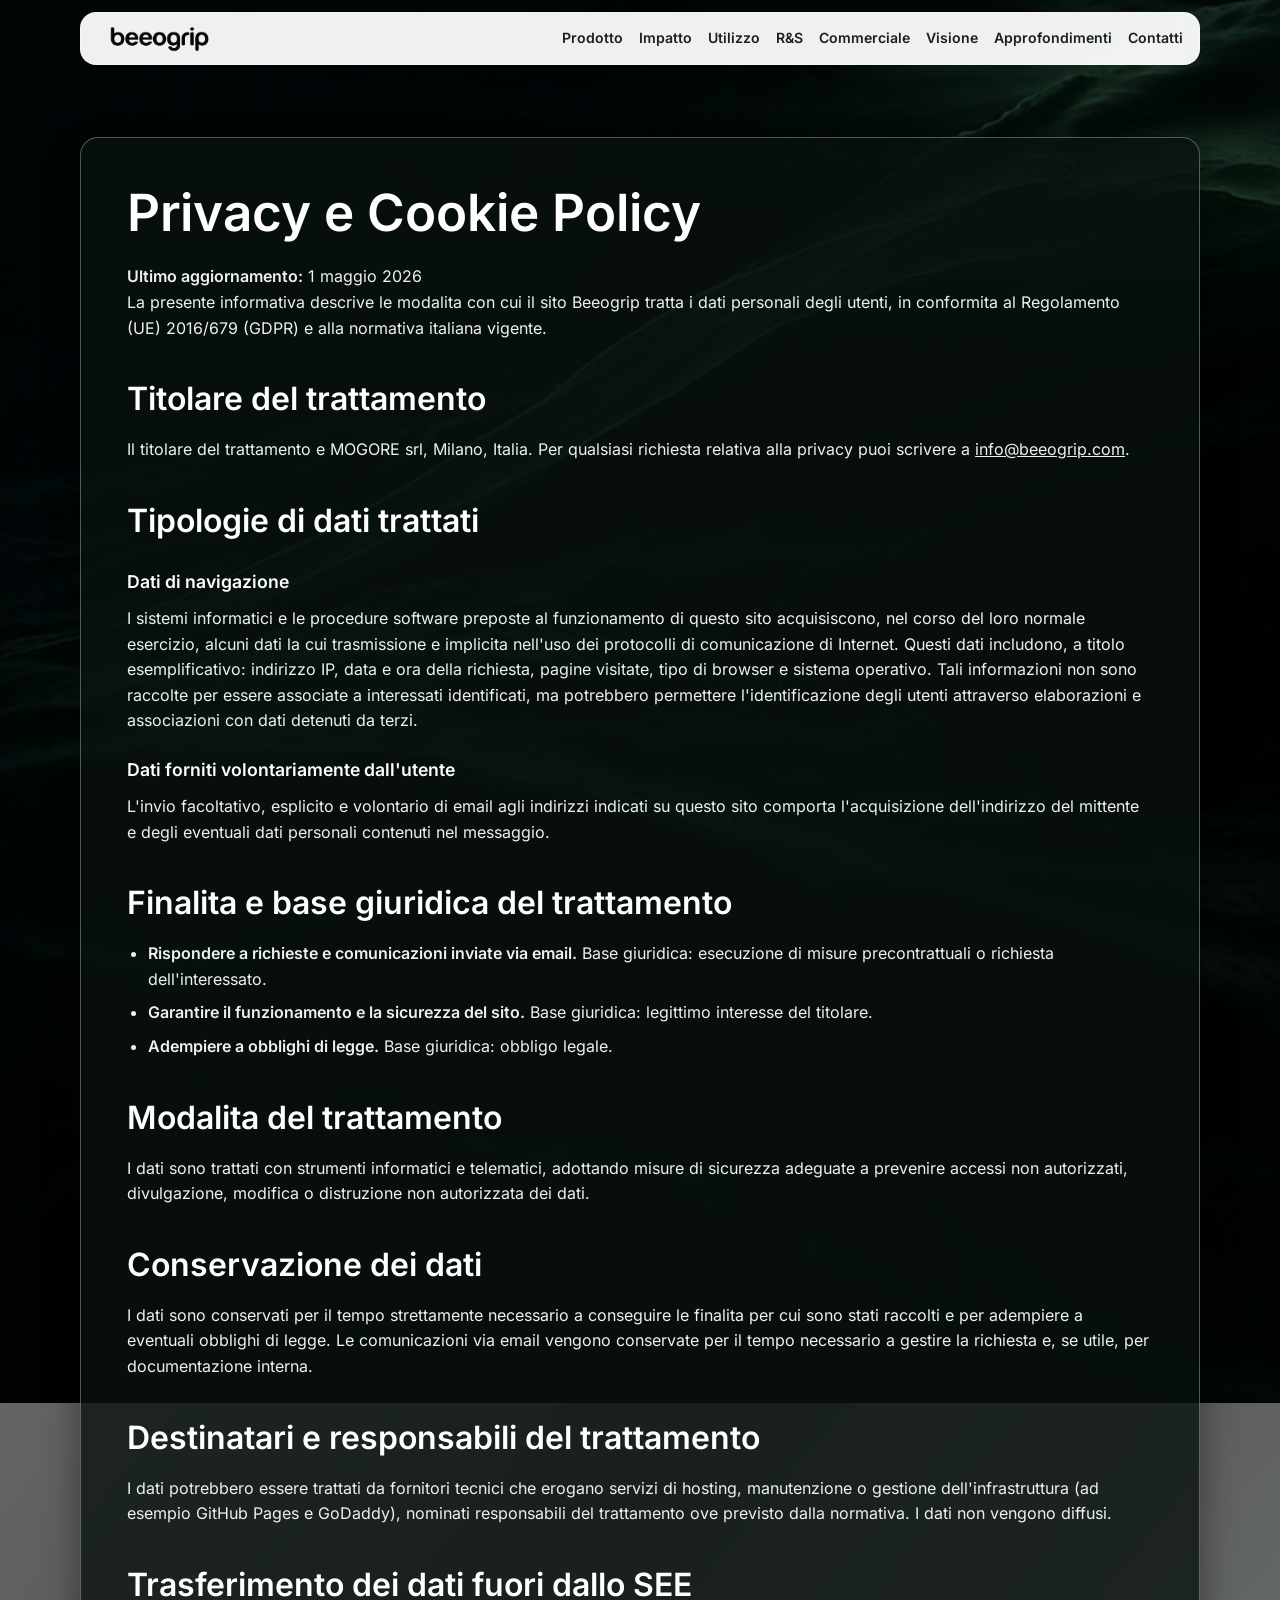
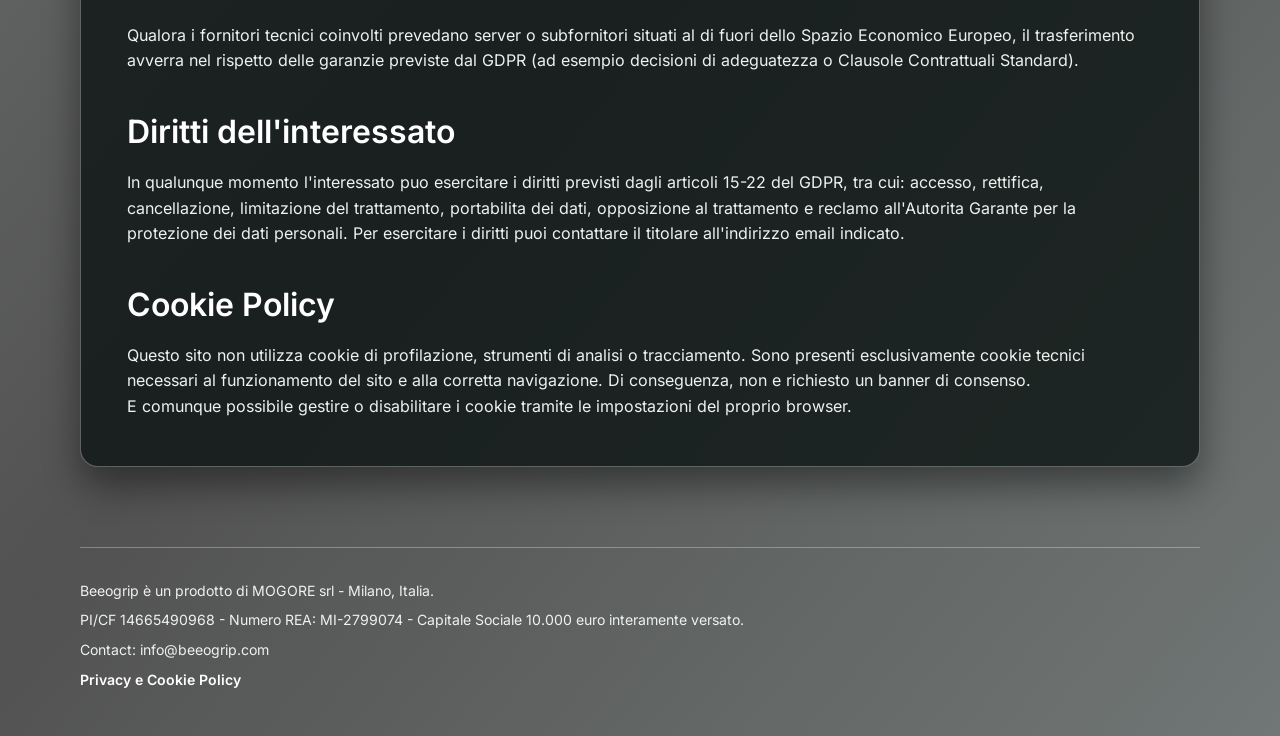
==== privacy-cookie.html @ adbec1e3 "cookie policy and locally stored fonts to avoid cookie banner" ====
<!DOCTYPE html>
<html lang="it">
<head>
    <meta charset="UTF-8">
    <meta name="viewport" content="width=device-width, initial-scale=1.0">
    <title>Beeogrip | Privacy e Cookie Policy</title>
    <meta
        name="description"
        content="Privacy e Cookie Policy del sito Beeogrip."
    >
    <link rel="icon" type="image/png" sizes="225x225" href="assets/images/logo-for-icon-square.png">
    <link rel="shortcut icon" type="image/png" href="assets/images/logo-for-icon-square.png">
    <link rel="apple-touch-icon" href="assets/images/logo-for-icon-square.png">
    <link rel="stylesheet" href="assets/css/styles.css">
</head>
<body>
    <header class="site-header" id="site-header">
        <a class="brand" href="index.html" aria-label="Torna alla home">
            <img class="brand-logo" src="assets/images/logo-v1.png" alt="Beeogrip">
        </a>

        <button
            class="menu-toggle"
            id="menu-toggle"
            type="button"
            aria-expanded="false"
            aria-controls="site-nav"
            aria-label="Apri o chiudi il menu"
        >
            Menu
        </button>

        <nav class="site-nav" id="site-nav" aria-label="Navigazione principale">
            <a href="index.html#prodotto">Prodotto</a>
            <a href="index.html#impatto">Impatto</a>
            <a href="index.html#utilizzo">Utilizzo</a>
            <a href="index.html#ricerca-sviluppo">R&amp;S</a>
            <a href="index.html#commerciale">Commerciale</a>
            <a href="index.html#visione">Visione</a>
            <a href="index.html#approfondimenti">Approfondimenti</a>
            <a href="index.html#contatti">Contatti</a>
        </nav>
    </header>

    <main class="legal-page">
        <section class="legal-content">
            <h1>Privacy e Cookie Policy</h1>
            <p><strong>Ultimo aggiornamento:</strong> 1 maggio 2026</p>
            <p>
                La presente informativa descrive le modalita con cui il sito Beeogrip tratta i dati personali
                degli utenti, in conformita al Regolamento (UE) 2016/679 (GDPR) e alla normativa italiana vigente.
            </p>

            <h2>Titolare del trattamento</h2>
            <p>
                Il titolare del trattamento e MOGORE srl, Milano, Italia. Per qualsiasi richiesta relativa alla
                privacy puoi scrivere a <a href="mailto:info@beeogrip.com">info@beeogrip.com</a>.
            </p>

            <h2>Tipologie di dati trattati</h2>
            <h3>Dati di navigazione</h3>
            <p>
                I sistemi informatici e le procedure software preposte al funzionamento di questo sito acquisiscono,
                nel corso del loro normale esercizio, alcuni dati la cui trasmissione e implicita nell'uso dei
                protocolli di comunicazione di Internet. Questi dati includono, a titolo esemplificativo: indirizzo IP,
                data e ora della richiesta, pagine visitate, tipo di browser e sistema operativo. Tali informazioni non
                sono raccolte per essere associate a interessati identificati, ma potrebbero permettere l'identificazione
                degli utenti attraverso elaborazioni e associazioni con dati detenuti da terzi.
            </p>

            <h3>Dati forniti volontariamente dall'utente</h3>
            <p>
                L'invio facoltativo, esplicito e volontario di email agli indirizzi indicati su questo sito comporta
                l'acquisizione dell'indirizzo del mittente e degli eventuali dati personali contenuti nel messaggio.
            </p>

            <h2>Finalita e base giuridica del trattamento</h2>
            <ul class="legal-list">
                <li>
                    <strong>Rispondere a richieste e comunicazioni inviate via email.</strong>
                    Base giuridica: esecuzione di misure precontrattuali o richiesta dell'interessato.
                </li>
                <li>
                    <strong>Garantire il funzionamento e la sicurezza del sito.</strong>
                    Base giuridica: legittimo interesse del titolare.
                </li>
                <li>
                    <strong>Adempiere a obblighi di legge.</strong>
                    Base giuridica: obbligo legale.
                </li>
            </ul>

            <h2>Modalita del trattamento</h2>
            <p>
                I dati sono trattati con strumenti informatici e telematici, adottando misure di sicurezza adeguate a
                prevenire accessi non autorizzati, divulgazione, modifica o distruzione non autorizzata dei dati.
            </p>

            <h2>Conservazione dei dati</h2>
            <p>
                I dati sono conservati per il tempo strettamente necessario a conseguire le finalita per cui sono stati
                raccolti e per adempiere a eventuali obblighi di legge. Le comunicazioni via email vengono conservate
                per il tempo necessario a gestire la richiesta e, se utile, per documentazione interna.
            </p>

            <h2>Destinatari e responsabili del trattamento</h2>
            <p>
                I dati potrebbero essere trattati da fornitori tecnici che erogano servizi di hosting, manutenzione o
                gestione dell'infrastruttura (ad esempio GitHub Pages e GoDaddy), nominati responsabili del trattamento
                ove previsto dalla normativa. I dati non vengono diffusi.
            </p>

            <h2>Trasferimento dei dati fuori dallo SEE</h2>
            <p>
                Qualora i fornitori tecnici coinvolti prevedano server o subfornitori situati al di fuori dello Spazio
                Economico Europeo, il trasferimento avverra nel rispetto delle garanzie previste dal GDPR (ad esempio
                decisioni di adeguatezza o Clausole Contrattuali Standard).
            </p>

            <h2>Diritti dell'interessato</h2>
            <p>
                In qualunque momento l'interessato puo esercitare i diritti previsti dagli articoli 15-22 del GDPR,
                tra cui: accesso, rettifica, cancellazione, limitazione del trattamento, portabilita dei dati,
                opposizione al trattamento e reclamo all'Autorita Garante per la protezione dei dati personali.
                Per esercitare i diritti puoi contattare il titolare all'indirizzo email indicato.
            </p>

            <h2>Cookie Policy</h2>
            <p>
                Questo sito non utilizza cookie di profilazione, strumenti di analisi o tracciamento. Sono presenti
                esclusivamente cookie tecnici necessari al funzionamento del sito e alla corretta navigazione.
                Di conseguenza, non e richiesto un banner di consenso.
            </p>
            <p>
                E comunque possibile gestire o disabilitare i cookie tramite le impostazioni del proprio browser.
            </p>
        </section>
    </main>

    <footer class="site-footer">
        <p>Beeogrip è un prodotto di MOGORE srl - Milano, Italia.</p>
        <p>PI/CF 14665490968 - Numero REA: MI-2799074 - Capitale Sociale 10.000 euro interamente versato.</p>
        <p>Contact: info@beeogrip.com</p>
        <p class="footer-links">
            <a href="privacy-cookie.html">Privacy e Cookie Policy</a>
        </p>
    </footer>

    <script src="assets/js/main.js"></script>
</body>
</html>
---- assets/css/styles.css ----
@font-face {
    font-family: "Inter";
    src: url("../fonts/Inter-300.woff2") format("woff2"),
        url("../fonts/Inter-300.ttf") format("truetype");
    font-weight: 300;
    font-style: normal;
    font-display: swap;
}

@font-face {
    font-family: "Inter";
    src: url("../fonts/Inter-400.woff2") format("woff2"),
        url("../fonts/Inter-400.ttf") format("truetype");
    font-weight: 400;
    font-style: normal;
    font-display: swap;
}

@font-face {
    font-family: "Inter";
    src: url("../fonts/Inter-500.woff2") format("woff2"),
        url("../fonts/Inter-500.ttf") format("truetype");
    font-weight: 500;
    font-style: normal;
    font-display: swap;
}

@font-face {
    font-family: "Inter";
    src: url("../fonts/Inter-600.woff2") format("woff2"),
        url("../fonts/Inter-600.ttf") format("truetype");
    font-weight: 600;
    font-style: normal;
    font-display: swap;
}

:root {
    --bg: #010707;
    --bg-soft: #021212;
    --paper: rgba(10, 18, 17, 0.78);
    --ink: #ffffff;
    --ink-soft: #edf2f1;
    --line: rgba(255, 255, 255, 0.3);
    --accent: #ffffff;
    --accent-dark: #f8fcfb;
    --radius: 18px;
    --shadow: 0 18px 36px rgba(0, 0, 0, 0.42);
}

* {
    box-sizing: border-box;
    margin: 0;
    padding: 0;
}

html {
    scroll-behavior: smooth;
}

body {
    min-height: 100vh;
    font-family: "Inter", -apple-system, BlinkMacSystemFont, "Segoe UI", Roboto, Helvetica, Arial, sans-serif;
    line-height: 1.6;
    color: var(--ink);
    background-color: #010707;
    background:
    linear-gradient(130deg, rgba(0, 8, 8, 0.5) 0%, rgba(0, 0, 0, 0.68) 58%, rgba(1, 12, 10, 0.56) 100%),
    url("../images/sfondo.jpg") center center / cover no-repeat fixed;
}

a {
    color: inherit;
}

main,
.site-footer {
    width: min(1120px, 92vw);
    margin: 0 auto;
}

.site-header {
    width: min(1120px, 92vw);
    margin: 0.72rem auto 0;
    display: flex;
    align-items: center;
    justify-content: space-between;
    gap: 0.9rem;
    padding: 0.42rem 1rem;
    border: 1px solid var(--line);
    border-radius: 16px;
    position: sticky;
    top: 0.6rem;
    z-index: 40;
    backdrop-filter: blur(8px);
    background: rgba(255, 255, 255, 0.94);
    transition: transform 0.3s ease, box-shadow 0.3s ease;
}

.site-header.is-hidden {
    transform: translateY(-130%);
}

.site-header.is-scrolled {
    box-shadow: var(--shadow);
}

.brand {
    display: inline-flex;
    align-items: center;
    line-height: 0;
    text-decoration: none;
}

.brand-logo {
    height: clamp(30px, 3.1vw, 38px);
    width: auto;
    display: block;
}

.menu-toggle {
    border: 1px solid rgba(18, 30, 27, 0.2);
    background: rgba(255, 255, 255, 0.98);
    color: #131818;
    padding: 0.35rem 0.7rem;
    border-radius: 10px;
    font: inherit;
    font-size: 0.92rem;
    line-height: 1.1;
    display: none;
}

.site-nav {
    display: flex;
    flex-wrap: wrap;
    gap: 1rem;
}

.site-nav a {
    text-decoration: none;
    font-size: 0.88rem;
    color: #19201f;
    font-weight: 600;
    line-height: 1.15;
    transition: color 0.2s ease;
}

.site-nav a:hover,
.site-nav a:focus-visible {
    color: #000000;
}

.section {
    padding: 4.5rem 0;
    border-bottom: 1px solid var(--line);
}

.hero {
    padding-top: 6rem;
    padding-bottom: 5.5rem;
    border-bottom: 1px solid var(--line);
}

.kicker {
    display: inline-block;
    margin-bottom: 1.1rem;
    font-size: 0.8rem;
    font-weight: 600;
    letter-spacing: 0.08em;
    text-transform: uppercase;
    color: var(--accent-dark);
}

.hero h1 {
    max-width: 980px;
    font-family: "Inter", -apple-system, BlinkMacSystemFont, "Segoe UI", Roboto, Helvetica, Arial, sans-serif;
    font-weight: 800;
    font-size: clamp(2rem, 6.2vw, 4.65rem);
    line-height: 1.02;
    letter-spacing: -0.02em;
    margin-bottom: 1.7rem;
    text-shadow: 0 8px 24px rgba(0, 0, 0, 0.55);
}

.hero h1 span {
    display: block;
    margin-top: 0.35rem;
    color: var(--accent-dark);
}

.lead {
    max-width: 860px;
    font-size: clamp(1rem, 1.7vw, 1.25rem);
    color: var(--ink-soft);
}

.actions {
    margin-top: 2.2rem;
    display: flex;
    flex-wrap: wrap;
    gap: 0.9rem;
}

.btn {
    display: inline-flex;
    align-items: center;
    justify-content: center;
    padding: 0.72rem 1.2rem;
    border-radius: 999px;
    text-decoration: none;
    font-size: 0.94rem;
    font-weight: 600;
    border: 1px solid transparent;
    transition: transform 0.2s ease, box-shadow 0.2s ease;
}

.btn:hover,
.btn:focus-visible {
    transform: translateY(-1px);
}

.btn-primary {
    background: rgba(255, 255, 255, 0.1);
    border-color: rgba(255, 255, 255, 0.72);
    color: #ffffff;
    box-shadow: 0 10px 22px rgba(255, 255, 255, 0.16);
}

.btn-primary:hover,
.btn-primary:focus-visible {
    box-shadow: 0 14px 26px rgba(255, 255, 255, 0.22);
}

.btn-outline {
    background: rgba(255, 255, 255, 0.06);
    border-color: rgba(255, 255, 255, 0.42);
    color: var(--ink);
}

.split-section {
    display: grid;
    grid-template-columns: minmax(260px, 1fr) minmax(320px, 1.15fr);
    gap: 2.4rem;
    align-items: start;
}

.eyebrow {
    text-transform: uppercase;
    letter-spacing: 0.08em;
    font-size: 0.78rem;
    color: var(--accent-dark);
    margin-bottom: 0.7rem;
    font-weight: 600;
}

.section-title h2 {
    font-family: "Inter", -apple-system, BlinkMacSystemFont, "Segoe UI", Roboto, Helvetica, Arial, sans-serif;
    font-weight: 700;
    font-size: clamp(1.8rem, 4vw, 3rem);
    line-height: 1.1;
    text-shadow: 0 6px 20px rgba(0, 0, 0, 0.45);
}

.section-body {
    color: var(--ink-soft);
    font-size: 1.03rem;
    text-shadow: 0 3px 12px rgba(0, 0, 0, 0.42);
}

.section-body p + p,
.section-body p + ul,
.section-body ul + p {
    margin-top: 1rem;
}

.bullet-list,
.download-list {
    padding-left: 1.2rem;
    display: grid;
    gap: 0.7rem;
}

.bullet-list li,
.download-list li {
    padding-left: 0.2rem;
}

.cta-section {
    text-align: center;
    border: 1px solid var(--line);
    border-radius: var(--radius);
    background: linear-gradient(150deg, rgba(7, 18, 17, 0.86), rgba(2, 10, 9, 0.9));
    box-shadow: var(--shadow);
    margin: 4.5rem 0;
}

.cta-section h2 {
    font-family: "Inter", -apple-system, BlinkMacSystemFont, "Segoe UI", Roboto, Helvetica, Arial, sans-serif;
    font-weight: 700;
    font-size: clamp(1.9rem, 4vw, 3rem);
    line-height: 1.1;
    margin-bottom: 1rem;
    text-shadow: 0 6px 20px rgba(0, 0, 0, 0.45);
}

.cta-section p {
    max-width: 700px;
    margin: 0 auto 1.6rem;
    color: var(--ink-soft);
}

.accordion {
    border: 1px solid var(--line);
    border-radius: 14px;
    background: var(--paper);
    overflow: clip;
}

.accordion + .accordion {
    margin-top: 1rem;
}

.accordion summary {
    list-style: none;
    cursor: pointer;
    font-weight: 600;
    padding: 1rem 1.1rem;
    background: rgba(8, 30, 27, 0.76);
    position: relative;
}

.accordion summary::marker,
.accordion summary::-webkit-details-marker {
    display: none;
}

.accordion summary::after {
    content: "+";
    position: absolute;
    right: 1.1rem;
    top: 50%;
    transform: translateY(-50%);
    font-size: 1.3rem;
    line-height: 1;
    color: var(--accent-dark);
}

.accordion[open] summary::after {
    content: "-";
}

.accordion-content {
    padding: 1rem 1.1rem 1.2rem;
    color: var(--ink-soft);
}

.download-list a {
    color: var(--ink);
    font-weight: 600;
}

.download-list a:hover,
.download-list a:focus-visible {
    text-decoration: underline;
}

.site-footer {
    border-top: 1px solid var(--line);
    padding: 2rem 0 2.8rem;
    color: var(--ink-soft);
    font-size: 0.88rem;
}

.footer-links {
    margin-top: 0.6rem;
    display: flex;
    flex-wrap: wrap;
    gap: 0.6rem 1.2rem;
}

.footer-links a {
    color: var(--ink);
    text-decoration: none;
    font-weight: 600;
}

.footer-links a:hover,
.footer-links a:focus-visible {
    text-decoration: underline;
}

.legal-page {
    padding: 4.5rem 0 5rem;
}

.legal-content {
    background: var(--paper);
    border: 1px solid var(--line);
    border-radius: var(--radius);
    padding: clamp(1.6rem, 3.6vw, 3rem);
    box-shadow: var(--shadow);
}

.legal-content h1 {
    font-size: clamp(2rem, 4.6vw, 3.2rem);
    line-height: 1.1;
    margin-bottom: 1.5rem;
}

.legal-content h2 {
    font-size: clamp(1.4rem, 3.2vw, 2rem);
    margin-top: 2rem;
    margin-bottom: 0.8rem;
}

.legal-content h3 {
    font-size: 1.1rem;
    margin-top: 1.4rem;
    margin-bottom: 0.6rem;
}

.legal-content p,
.legal-content li {
    color: var(--ink-soft);
}

.legal-list {
    padding-left: 1.3rem;
    margin-top: 0.6rem;
    display: grid;
    gap: 0.5rem;
}

.site-footer p + p {
    margin-top: 0.45rem;
}

@media (max-width: 900px) {
    body {
        background-attachment: scroll;
    }

    .site-header {
        align-items: center;
        padding: 0.4rem 0.72rem;
    }

    .menu-toggle {
        display: inline-flex;
    }

    .site-nav {
        display: none;
        position: absolute;
        top: calc(100% + 0.45rem);
        left: 0;
        right: 0;
        border: 1px solid var(--line);
        border-radius: 14px;
        background: rgba(255, 255, 255, 0.97);
        padding: 0.9rem;
        box-shadow: var(--shadow);
        flex-direction: column;
    }

    .site-nav.is-open {
        display: flex;
    }

    .split-section {
        grid-template-columns: 1fr;
        gap: 1.2rem;
    }

    .hero {
        padding-top: 5.1rem;
    }

    .section {
        padding: 3.4rem 0;
    }
}

@media (max-width: 600px) {
    main,
    .site-footer,
    .site-header {
        width: 94vw;
    }

    .hero h1 {
        font-size: clamp(1.8rem, 10.2vw, 3rem);
    }

    .btn {
        width: 100%;
    }

    .brand-logo {
        height: clamp(28px, 7.2vw, 34px);
        width: auto;
    }
}
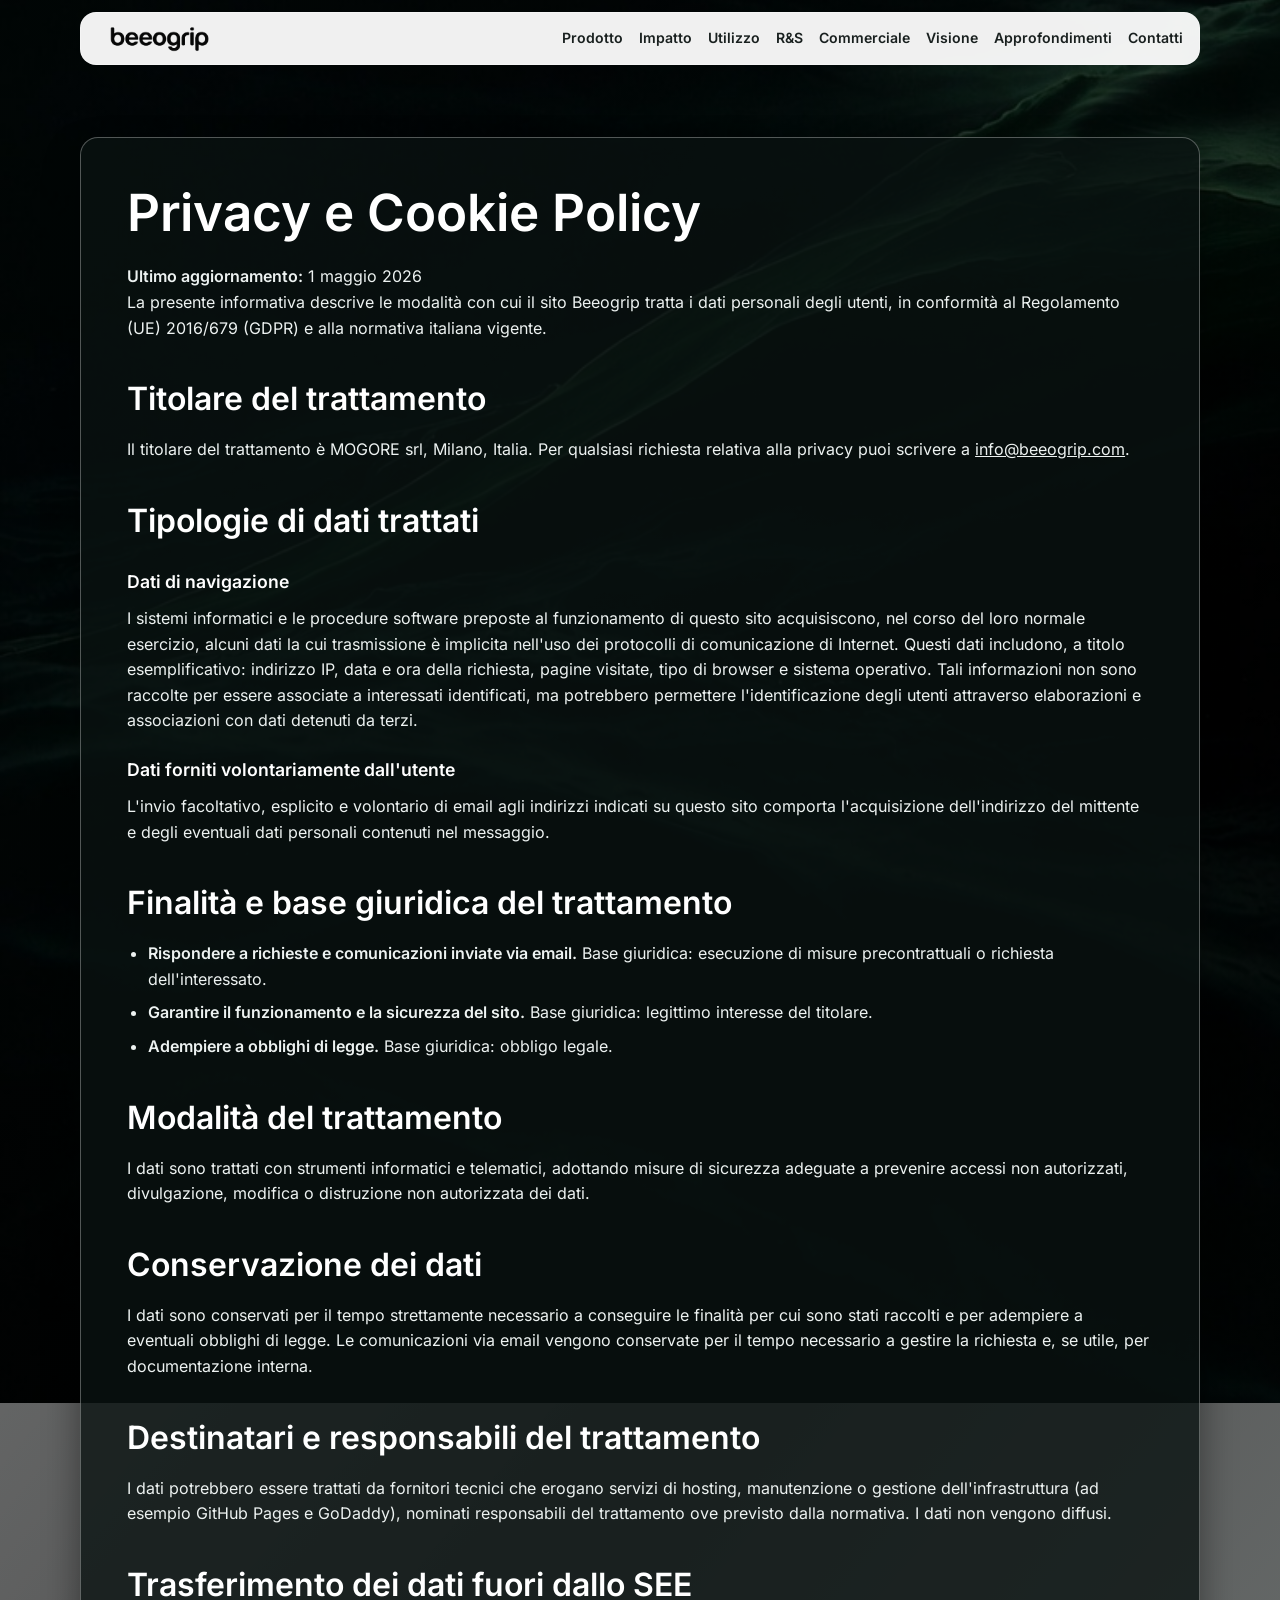
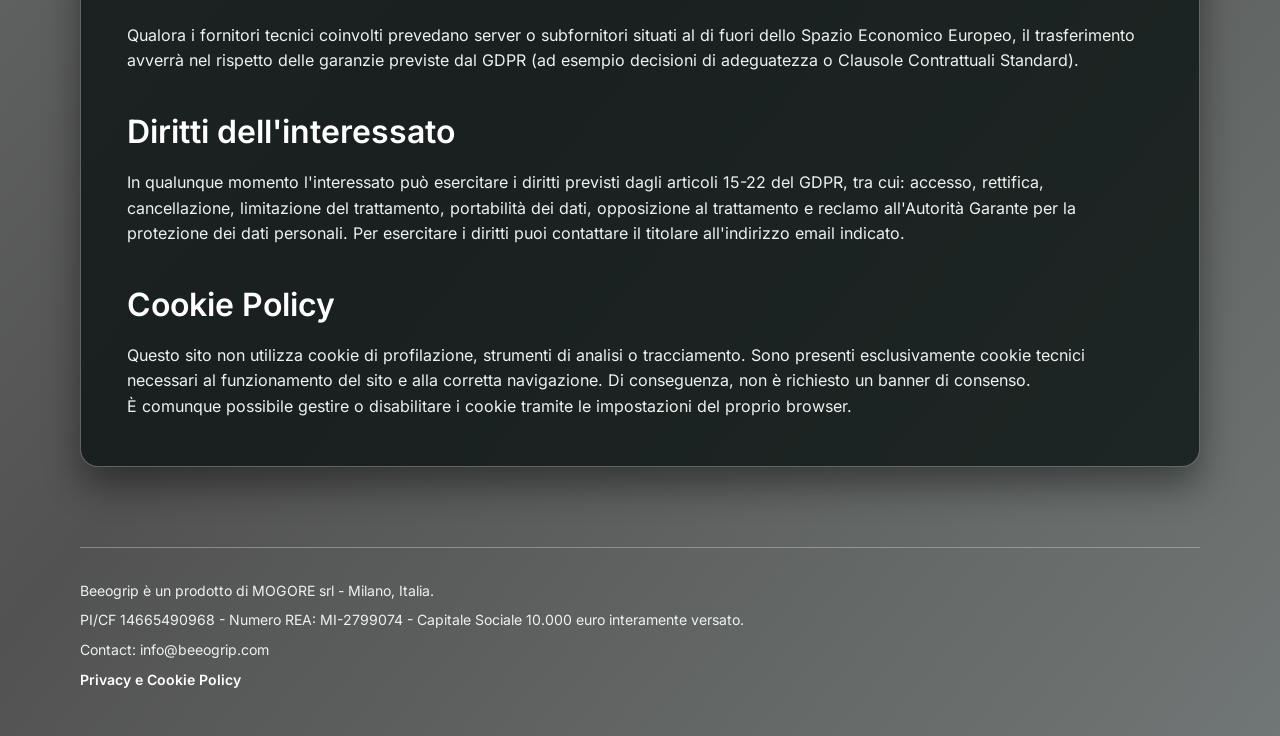
==== commit 966a396c: "accenti corretti" ====
--- a/privacy-cookie.html
+++ b/privacy-cookie.html
@@ -47,13 +47,13 @@
             <h1>Privacy e Cookie Policy</h1>
             <p><strong>Ultimo aggiornamento:</strong> 1 maggio 2026</p>
             <p>
-                La presente informativa descrive le modalita con cui il sito Beeogrip tratta i dati personali
-                degli utenti, in conformita al Regolamento (UE) 2016/679 (GDPR) e alla normativa italiana vigente.
+                La presente informativa descrive le modalità con cui il sito Beeogrip tratta i dati personali
+                degli utenti, in conformità al Regolamento (UE) 2016/679 (GDPR) e alla normativa italiana vigente.
             </p>
 
             <h2>Titolare del trattamento</h2>
             <p>
-                Il titolare del trattamento e MOGORE srl, Milano, Italia. Per qualsiasi richiesta relativa alla
+                Il titolare del trattamento è MOGORE srl, Milano, Italia. Per qualsiasi richiesta relativa alla
                 privacy puoi scrivere a <a href="mailto:info@beeogrip.com">info@beeogrip.com</a>.
             </p>
 
@@ -61,7 +61,7 @@
             <h3>Dati di navigazione</h3>
             <p>
                 I sistemi informatici e le procedure software preposte al funzionamento di questo sito acquisiscono,
-                nel corso del loro normale esercizio, alcuni dati la cui trasmissione e implicita nell'uso dei
+                nel corso del loro normale esercizio, alcuni dati la cui trasmissione è implicita nell'uso dei
                 protocolli di comunicazione di Internet. Questi dati includono, a titolo esemplificativo: indirizzo IP,
                 data e ora della richiesta, pagine visitate, tipo di browser e sistema operativo. Tali informazioni non
                 sono raccolte per essere associate a interessati identificati, ma potrebbero permettere l'identificazione
@@ -74,7 +74,7 @@
                 l'acquisizione dell'indirizzo del mittente e degli eventuali dati personali contenuti nel messaggio.
             </p>
 
-            <h2>Finalita e base giuridica del trattamento</h2>
+            <h2>Finalità e base giuridica del trattamento</h2>
             <ul class="legal-list">
                 <li>
                     <strong>Rispondere a richieste e comunicazioni inviate via email.</strong>
@@ -90,7 +90,7 @@
                 </li>
             </ul>
 
-            <h2>Modalita del trattamento</h2>
+            <h2>Modalità del trattamento</h2>
             <p>
                 I dati sono trattati con strumenti informatici e telematici, adottando misure di sicurezza adeguate a
                 prevenire accessi non autorizzati, divulgazione, modifica o distruzione non autorizzata dei dati.
@@ -98,7 +98,7 @@
 
             <h2>Conservazione dei dati</h2>
             <p>
-                I dati sono conservati per il tempo strettamente necessario a conseguire le finalita per cui sono stati
+                I dati sono conservati per il tempo strettamente necessario a conseguire le finalità per cui sono stati
                 raccolti e per adempiere a eventuali obblighi di legge. Le comunicazioni via email vengono conservate
                 per il tempo necessario a gestire la richiesta e, se utile, per documentazione interna.
             </p>
@@ -113,15 +113,15 @@
             <h2>Trasferimento dei dati fuori dallo SEE</h2>
             <p>
                 Qualora i fornitori tecnici coinvolti prevedano server o subfornitori situati al di fuori dello Spazio
-                Economico Europeo, il trasferimento avverra nel rispetto delle garanzie previste dal GDPR (ad esempio
+                Economico Europeo, il trasferimento avverrà nel rispetto delle garanzie previste dal GDPR (ad esempio
                 decisioni di adeguatezza o Clausole Contrattuali Standard).
             </p>
 
             <h2>Diritti dell'interessato</h2>
             <p>
-                In qualunque momento l'interessato puo esercitare i diritti previsti dagli articoli 15-22 del GDPR,
-                tra cui: accesso, rettifica, cancellazione, limitazione del trattamento, portabilita dei dati,
-                opposizione al trattamento e reclamo all'Autorita Garante per la protezione dei dati personali.
+                In qualunque momento l'interessato può esercitare i diritti previsti dagli articoli 15-22 del GDPR,
+                tra cui: accesso, rettifica, cancellazione, limitazione del trattamento, portabilità dei dati,
+                opposizione al trattamento e reclamo all'Autorità Garante per la protezione dei dati personali.
                 Per esercitare i diritti puoi contattare il titolare all'indirizzo email indicato.
             </p>
 
@@ -129,10 +129,10 @@
             <p>
                 Questo sito non utilizza cookie di profilazione, strumenti di analisi o tracciamento. Sono presenti
                 esclusivamente cookie tecnici necessari al funzionamento del sito e alla corretta navigazione.
-                Di conseguenza, non e richiesto un banner di consenso.
+                Di conseguenza, non è richiesto un banner di consenso.
             </p>
             <p>
-                E comunque possibile gestire o disabilitare i cookie tramite le impostazioni del proprio browser.
+                È comunque possibile gestire o disabilitare i cookie tramite le impostazioni del proprio browser.
             </p>
         </section>
     </main>
